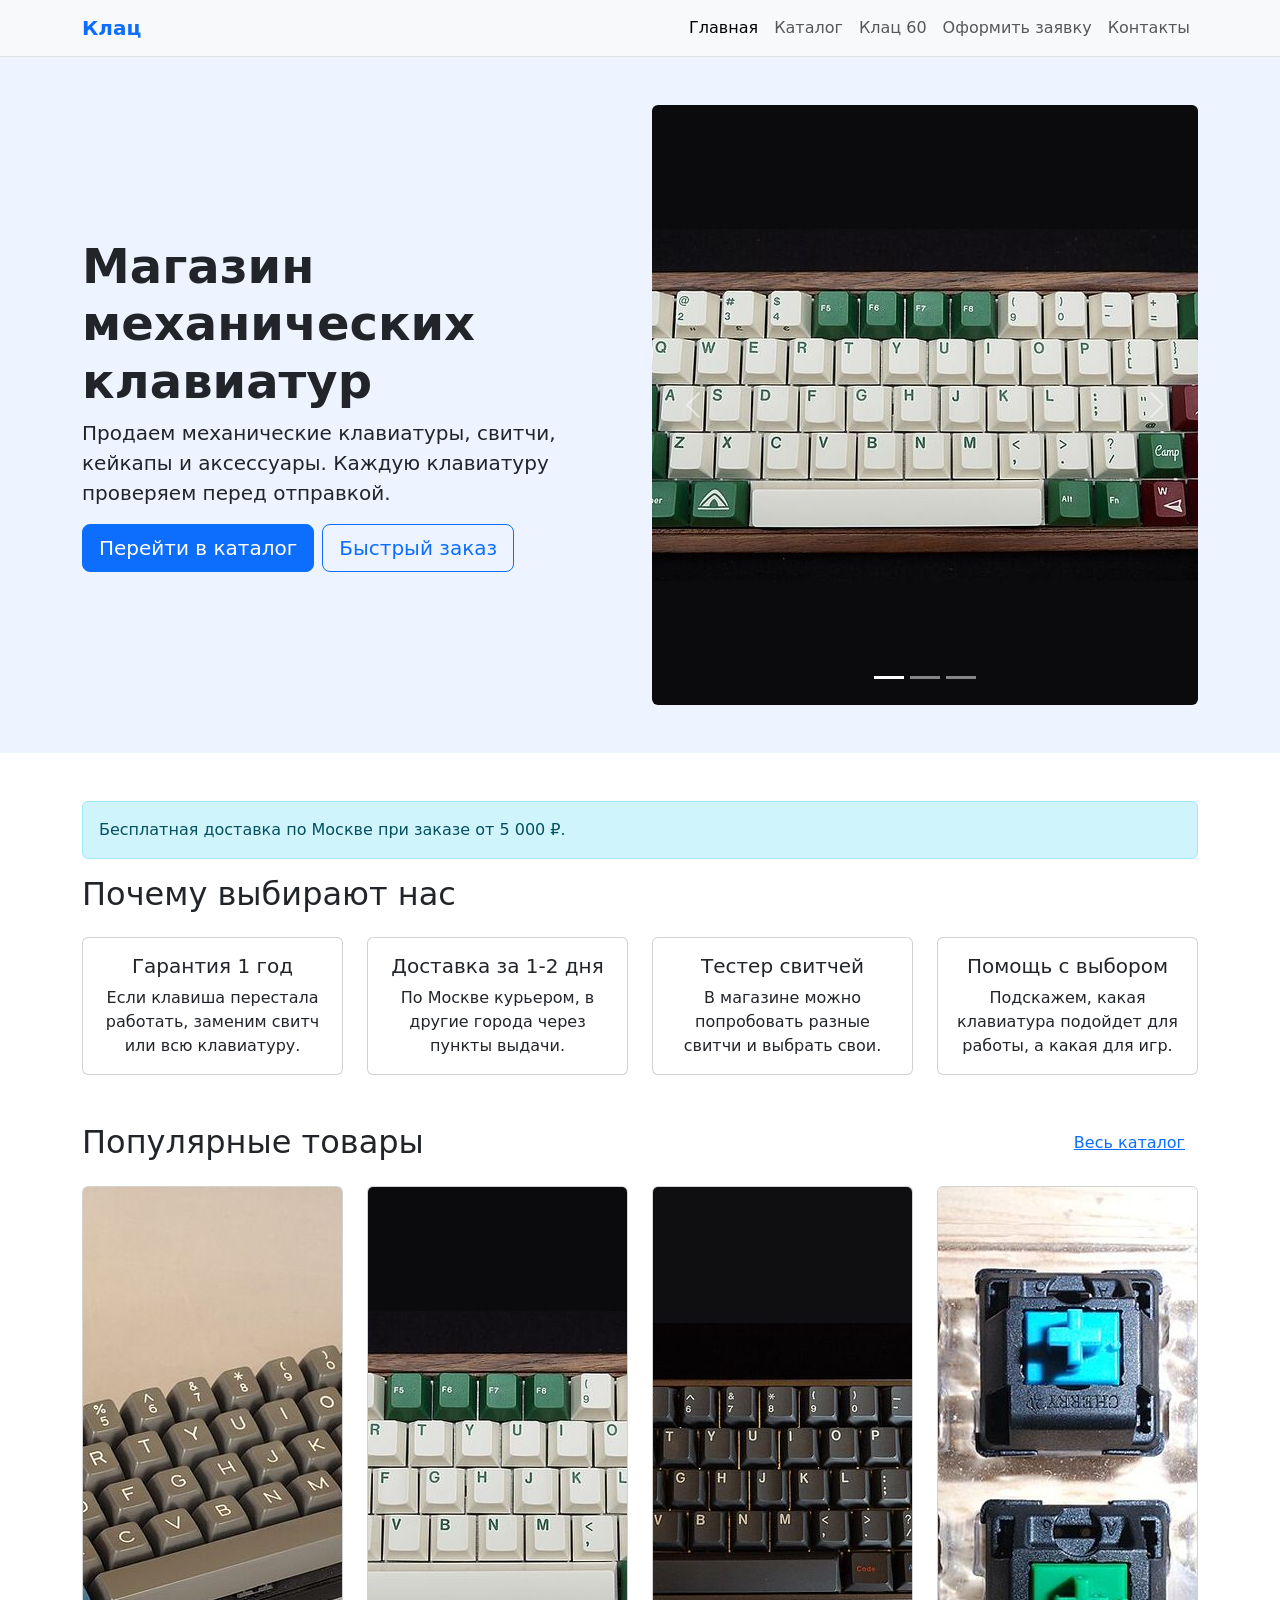
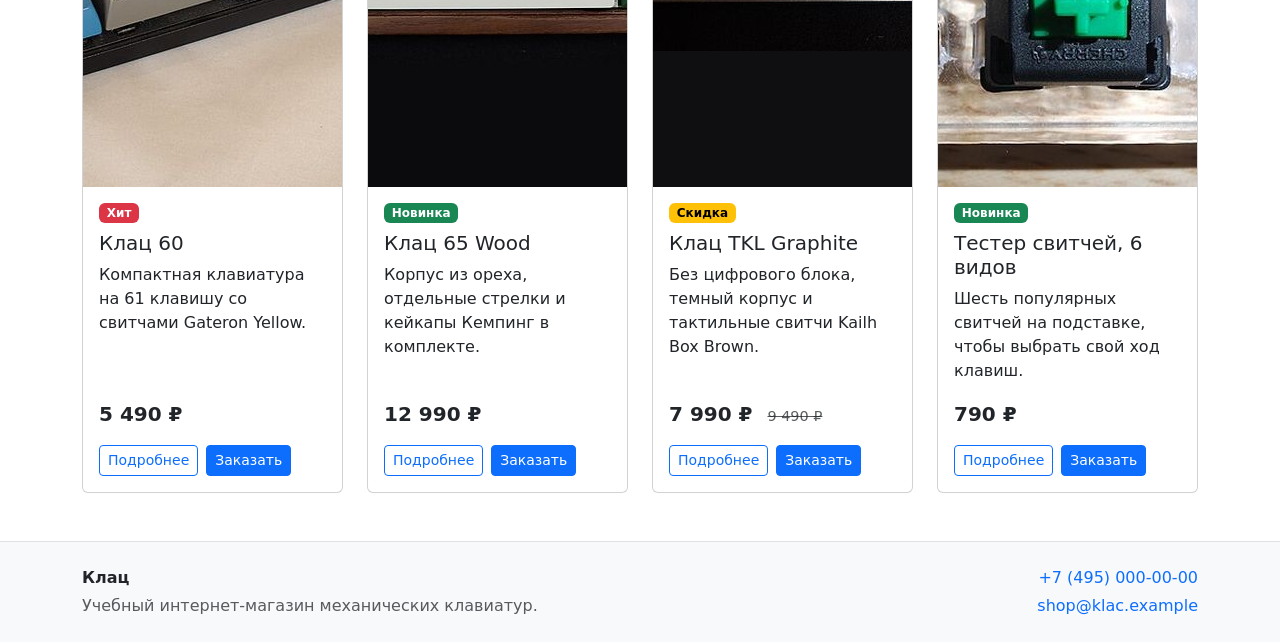
==== index.html @ 6caf5514 "feat: add index page with navbar, carousel and popular products" ====
<!DOCTYPE html>
<html lang="ru">
<head>
    <meta charset="UTF-8">
    <meta name="viewport" content="width=device-width, initial-scale=1.0">
    <meta name="description" content="Клац - учебный интернет-магазин механических клавиатур на Bootstrap.">
    <title>Клац | Магазин механических клавиатур</title>
    <link rel="stylesheet" href="vendor/bootstrap/css/bootstrap.min.css">
    <link rel="stylesheet" href="css/custom.css">
</head>
<body>
    <nav class="navbar navbar-expand-lg bg-body-tertiary border-bottom">
        <div class="container">
            <a class="navbar-brand" href="index.html">Клац</a>
            <button class="navbar-toggler" type="button" data-bs-toggle="collapse" data-bs-target="#mainNav" aria-controls="mainNav" aria-expanded="false" aria-label="Открыть меню">
                <span class="navbar-toggler-icon"></span>
            </button>
            <div class="collapse navbar-collapse" id="mainNav">
                <ul class="navbar-nav ms-auto">
                    <li class="nav-item"><a class="nav-link active" href="index.html" aria-current="page">Главная</a></li>
                    <li class="nav-item"><a class="nav-link" href="catalog.html">Каталог</a></li>
                    <li class="nav-item"><a class="nav-link" href="product.html">Клац 60</a></li>
                    <li class="nav-item"><a class="nav-link" href="order.html">Оформить заявку</a></li>
                    <li class="nav-item"><a class="nav-link" href="contacts.html">Контакты</a></li>
                </ul>
            </div>
        </div>
    </nav>

    <main>
        <section class="hero py-5 mb-5">
            <div class="container">
                <div class="row align-items-center g-4">
                    <div class="col-12 col-lg-6">
                        <h1 class="display-5 fw-bold">Магазин механических клавиатур</h1>
                        <p class="lead">Продаем механические клавиатуры, свитчи, кейкапы и аксессуары. Каждую клавиатуру проверяем перед отправкой.</p>
                        <div class="d-flex flex-wrap gap-2">
                            <a href="catalog.html" class="btn btn-primary btn-lg">Перейти в каталог</a>
                            <button type="button" class="btn btn-outline-primary btn-lg" data-bs-toggle="modal" data-bs-target="#quickOrderModal">Быстрый заказ</button>
                        </div>
                    </div>
                    <div class="col-12 col-lg-6">
                        <div id="heroCarousel" class="carousel slide rounded overflow-hidden" data-bs-ride="carousel">
                            <div class="carousel-indicators">
                                <button type="button" data-bs-target="#heroCarousel" data-bs-slide-to="0" class="active" aria-current="true" aria-label="Слайд 1"></button>
                                <button type="button" data-bs-target="#heroCarousel" data-bs-slide-to="1" aria-label="Слайд 2"></button>
                                <button type="button" data-bs-target="#heroCarousel" data-bs-slide-to="2" aria-label="Слайд 3"></button>
                            </div>
                            <div class="carousel-inner">
                                <div class="carousel-item active">
                                    <img src="images/klac-65-wood.jpg" class="d-block w-100" alt="Клавиатура Клац 65 Wood" width="800" height="600">
                                </div>
                                <div class="carousel-item">
                                    <img src="images/klac-tkl-retro.jpg" class="d-block w-100" alt="Клавиатура Клац TKL Retro" width="800" height="600">
                                </div>
                                <div class="carousel-item">
                                    <img src="images/keycaps-camp.jpg" class="d-block w-100" alt="Кейкапы Кемпинг" width="800" height="600">
                                </div>
                            </div>
                            <button class="carousel-control-prev" type="button" data-bs-target="#heroCarousel" data-bs-slide="prev">
                                <span class="carousel-control-prev-icon" aria-hidden="true"></span>
                                <span class="visually-hidden">Предыдущий</span>
                            </button>
                            <button class="carousel-control-next" type="button" data-bs-target="#heroCarousel" data-bs-slide="next">
                                <span class="carousel-control-next-icon" aria-hidden="true"></span>
                                <span class="visually-hidden">Следующий</span>
                            </button>
                        </div>
                    </div>
                </div>
            </div>
        </section>

        <div class="container">
            <div class="alert alert-info" role="alert">
                Бесплатная доставка по Москве при заказе от 5 000 ₽.
            </div>

            <section class="mb-5" id="advantages">
                <h2 class="mb-4">Почему выбирают нас</h2>
                <div class="row g-4">
                    <div class="col-12 col-md-6 col-lg-3">
                        <div class="card h-100 text-center">
                            <div class="card-body">
                                <h3 class="h5 card-title">Гарантия 1 год</h3>
                                <p class="card-text">Если клавиша перестала работать, заменим свитч или всю клавиатуру.</p>
                            </div>
                        </div>
                    </div>
                    <div class="col-12 col-md-6 col-lg-3">
                        <div class="card h-100 text-center">
                            <div class="card-body">
                                <h3 class="h5 card-title">Доставка за 1-2 дня</h3>
                                <p class="card-text">По Москве курьером, в другие города через пункты выдачи.</p>
                            </div>
                        </div>
                    </div>
                    <div class="col-12 col-md-6 col-lg-3">
                        <div class="card h-100 text-center">
                            <div class="card-body">
                                <h3 class="h5 card-title">Тестер свитчей</h3>
                                <p class="card-text">В магазине можно попробовать разные свитчи и выбрать свои.</p>
                            </div>
                        </div>
                    </div>
                    <div class="col-12 col-md-6 col-lg-3">
                        <div class="card h-100 text-center">
                            <div class="card-body">
                                <h3 class="h5 card-title">Помощь с выбором</h3>
                                <p class="card-text">Подскажем, какая клавиатура подойдет для работы, а какая для игр.</p>
                            </div>
                        </div>
                    </div>
                </div>
            </section>

            <section id="popular">
                <div class="d-flex justify-content-between align-items-center mb-4">
                    <h2 class="mb-0">Популярные товары</h2>
                    <a href="catalog.html" class="btn btn-link">Весь каталог</a>
                </div>
                <div class="row g-4">
                <div class="col-12 col-sm-6 col-lg-3">
                    <div class="card h-100 product-card">
                        <img src="images/klac-60.jpg" class="card-img-top" alt="Клац 60" width="800" height="600" loading="lazy">
                        <div class="card-body d-flex flex-column">
                            <span class="badge text-bg-danger align-self-start mb-2">Хит</span>
                            <h3 class="h5 card-title">Клац 60</h3>
                            <p class="card-text">Компактная клавиатура на 61 клавишу со свитчами Gateron Yellow.</p>
                            <p class="price mt-auto mb-3">5 490 ₽</p>
                            <div class="d-flex gap-2">
                                <a href="product.html" class="btn btn-outline-primary btn-sm">Подробнее</a>
                                <a href="order.html?product=klac-60" class="btn btn-primary btn-sm">Заказать</a>
                            </div>
                        </div>
                    </div>
                </div>
                <div class="col-12 col-sm-6 col-lg-3">
                    <div class="card h-100 product-card">
                        <img src="images/klac-65-wood.jpg" class="card-img-top" alt="Клац 65 Wood" width="800" height="600" loading="lazy">
                        <div class="card-body d-flex flex-column">
                            <span class="badge text-bg-success align-self-start mb-2">Новинка</span>
                            <h3 class="h5 card-title">Клац 65 Wood</h3>
                            <p class="card-text">Корпус из ореха, отдельные стрелки и кейкапы Кемпинг в комплекте.</p>
                            <p class="price mt-auto mb-3">12 990 ₽</p>
                            <div class="d-flex gap-2">
                                <a href="product.html" class="btn btn-outline-primary btn-sm">Подробнее</a>
                                <a href="order.html?product=klac-65-wood" class="btn btn-primary btn-sm">Заказать</a>
                            </div>
                        </div>
                    </div>
                </div>
                <div class="col-12 col-sm-6 col-lg-3">
                    <div class="card h-100 product-card">
                        <img src="images/klac-tkl-graphite.jpg" class="card-img-top" alt="Клац TKL Graphite" width="800" height="600" loading="lazy">
                        <div class="card-body d-flex flex-column">
                            <span class="badge text-bg-warning align-self-start mb-2">Скидка</span>
                            <h3 class="h5 card-title">Клац TKL Graphite</h3>
                            <p class="card-text">Без цифрового блока, темный корпус и тактильные свитчи Kailh Box Brown.</p>
                            <p class="price mt-auto mb-3">7 990 ₽ <span class="old-price">9 490 ₽</span></p>
                            <div class="d-flex gap-2">
                                <a href="product.html" class="btn btn-outline-primary btn-sm">Подробнее</a>
                                <a href="order.html?product=klac-tkl-graphite" class="btn btn-primary btn-sm">Заказать</a>
                            </div>
                        </div>
                    </div>
                </div>
                <div class="col-12 col-sm-6 col-lg-3">
                    <div class="card h-100 product-card">
                        <img src="images/switch-tester.jpg" class="card-img-top" alt="Тестер свитчей, 6 видов" width="800" height="600" loading="lazy">
                        <div class="card-body d-flex flex-column">
                            <span class="badge text-bg-success align-self-start mb-2">Новинка</span>
                            <h3 class="h5 card-title">Тестер свитчей, 6 видов</h3>
                            <p class="card-text">Шесть популярных свитчей на подставке, чтобы выбрать свой ход клавиш.</p>
                            <p class="price mt-auto mb-3">790 ₽</p>
                            <div class="d-flex gap-2">
                                <a href="product.html" class="btn btn-outline-primary btn-sm">Подробнее</a>
                                <a href="order.html?product=switch-tester" class="btn btn-primary btn-sm">Заказать</a>
                            </div>
                        </div>
                    </div>
                </div>
                </div>
            </section>
        </div>
    </main>

    <footer class="site-footer border-top py-4 mt-5">
        <div class="container">
            <div class="row g-3">
                <div class="col-12 col-md-6">
                    <p class="fw-bold mb-1">Клац</p>
                    <p class="text-body-secondary mb-0">Учебный интернет-магазин механических клавиатур.</p>
                </div>
                <div class="col-12 col-md-6 text-md-end">
                    <p class="mb-1"><a href="tel:+74950000000">+7 (495) 000-00-00</a></p>
                    <p class="mb-0"><a href="mailto:shop@klac.example">shop@klac.example</a></p>
                </div>
            </div>
        </div>
    </footer>

    <div class="modal fade" id="quickOrderModal" tabindex="-1" aria-labelledby="quickOrderTitle" aria-hidden="true">
        <div class="modal-dialog">
            <div class="modal-content">
                <form class="order-form" novalidate>
                    <div class="modal-header">
                        <h2 class="modal-title h5" id="quickOrderTitle">Быстрый заказ</h2>
                        <button type="button" class="btn-close" data-bs-dismiss="modal" aria-label="Закрыть"></button>
                    </div>
                    <div class="modal-body">
                        <p>Оставьте имя и телефон, менеджер перезвонит и поможет с выбором.</p>
                        <div class="mb-3">
                            <label for="quickName" class="form-label">Имя</label>
                            <input type="text" class="form-control" id="quickName" name="name" required>
                            <div class="invalid-feedback">Введите имя.</div>
                        </div>
                        <div class="mb-3">
                            <label for="quickPhone" class="form-label">Телефон</label>
                            <div class="input-group has-validation">
                                <span class="input-group-text">+7</span>
                                <input type="tel" class="form-control" id="quickPhone" name="phone" placeholder="900 000-00-00" required>
                                <div class="invalid-feedback">Введите телефон.</div>
                            </div>
                        </div>
                        <div class="form-check">
                            <input class="form-check-input" type="checkbox" id="quickAgree" name="agree" required>
                            <label class="form-check-label" for="quickAgree">Согласен на обработку персональных данных</label>
                        </div>
                    </div>
                    <div class="modal-footer">
                        <button type="button" class="btn btn-outline-secondary" data-bs-dismiss="modal">Отмена</button>
                        <button type="submit" class="btn btn-primary">Отправить</button>
                    </div>
                </form>
            </div>
        </div>
    </div>

    <div class="toast-container position-fixed bottom-0 end-0 p-3">
        <div class="toast" id="sentToast" role="status" aria-live="polite" aria-atomic="true">
            <div class="toast-header">
                <strong class="me-auto">Клац</strong>
                <button type="button" class="btn-close" data-bs-dismiss="toast" aria-label="Закрыть"></button>
            </div>
            <div class="toast-body">Заявка отправлена. Менеджер перезвонит в течение часа.</div>
        </div>
    </div>

    <script src="vendor/bootstrap/js/bootstrap.bundle.min.js"></script>
    <script src="js/main.js"></script>
</body>
</html>
---- css/custom.css ----
/* Свои стили поверх Bootstrap. Файл подключается после bootstrap.min.css,
   поэтому эти правила могут переопределять стандартные. */

.navbar-brand {
    font-weight: 700;
    color: var(--bs-primary);
}

/* Светло-синий фон приветственного блока */
.hero {
    background-color: #eef4ff;
}

/* Картинки в карточках и в карусели одного размера */
.product-card .card-img-top,
.carousel-item img {
    aspect-ratio: 4 / 3;
    object-fit: cover;
}

.product-card {
    transition: box-shadow 0.2s;
}

.product-card:hover {
    box-shadow: 0 0.5rem 1rem rgba(0, 0, 0, 0.1);
}

.price {
    font-size: 1.25rem;
    font-weight: 700;
}

.old-price {
    margin-left: 0.5rem;
    font-size: 0.9rem;
    font-weight: 400;
    color: var(--bs-secondary-color);
    text-decoration: line-through;
}

.site-footer {
    background-color: var(--bs-tertiary-bg);
}

.site-footer a {
    text-decoration: none;
}

/* На широком экране фильтры каталога остаются на месте при прокрутке */
@media (min-width: 992px) {
    .filters {
        position: sticky;
        top: 1rem;
    }
}
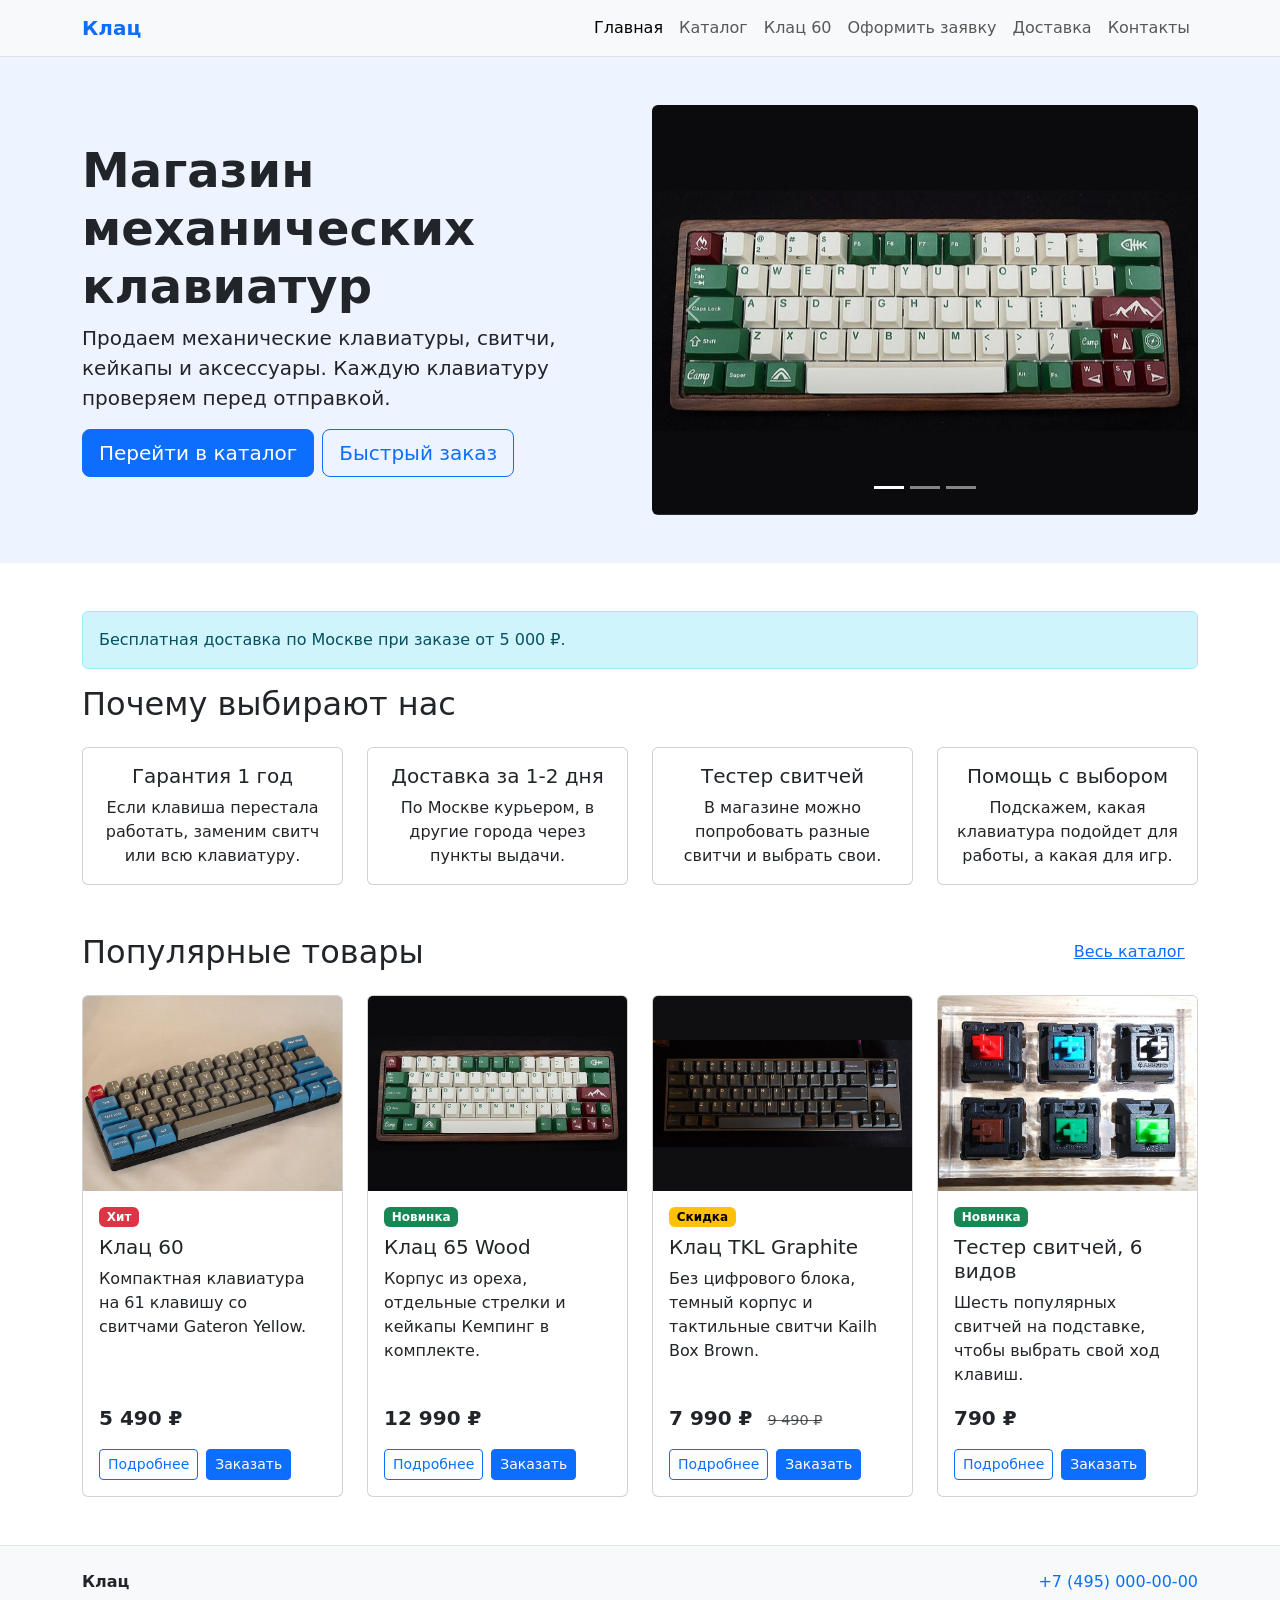
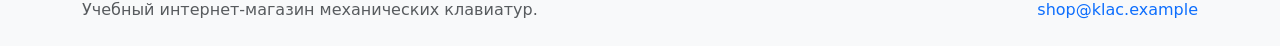
==== commit c7b9a1c6: "feat: add delivery and payment page" ====
--- a/index.html
+++ b/index.html
@@ -21,6 +21,7 @@
                     <li class="nav-item"><a class="nav-link" href="catalog.html">Каталог</a></li>
                     <li class="nav-item"><a class="nav-link" href="product.html">Клац 60</a></li>
                     <li class="nav-item"><a class="nav-link" href="order.html">Оформить заявку</a></li>
+                    <li class="nav-item"><a class="nav-link" href="delivery.html">Доставка</a></li>
                     <li class="nav-item"><a class="nav-link" href="contacts.html">Контакты</a></li>
                 </ul>
             </div>
--- a/css/custom.css
+++ b/css/custom.css
@@ -14,6 +14,7 @@
 /* Картинки в карточках и в карусели одного размера */
 .product-card .card-img-top,
 .carousel-item img {
+    height: auto;
     aspect-ratio: 4 / 3;
     object-fit: cover;
 }
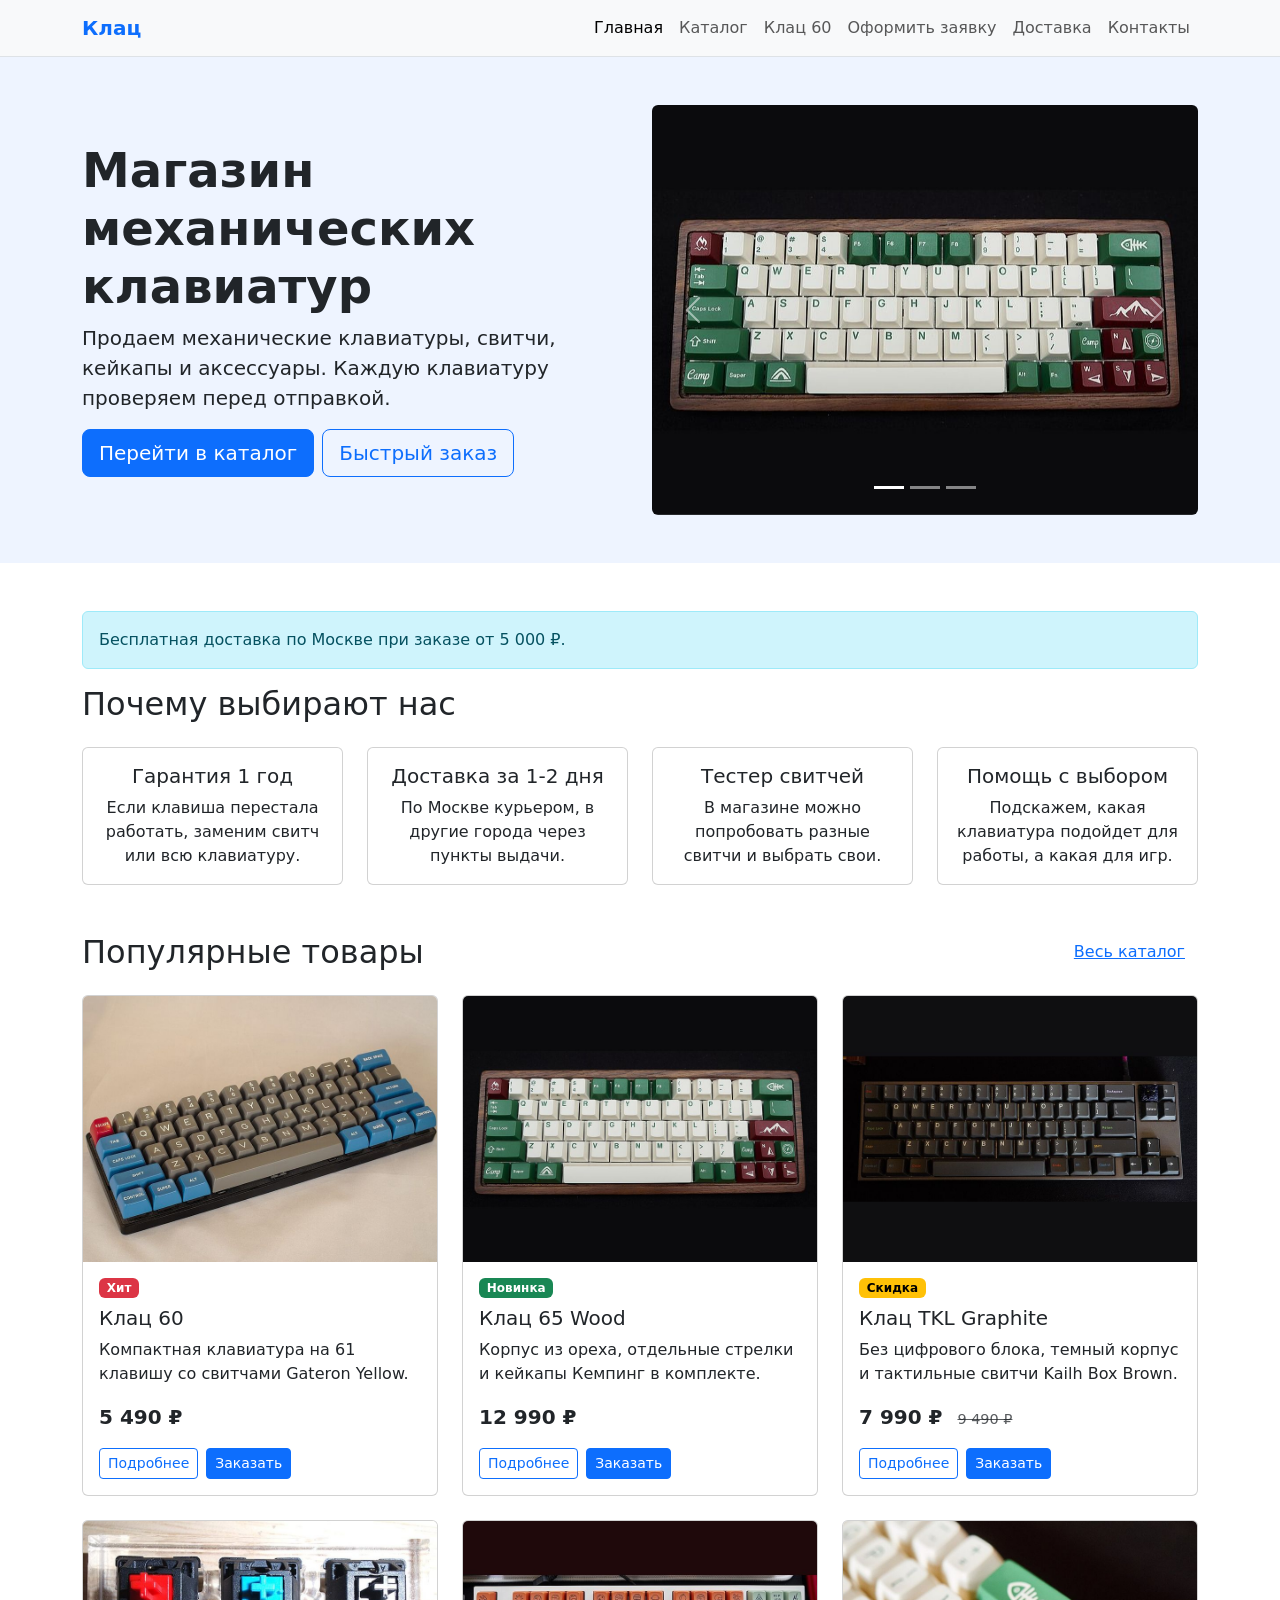
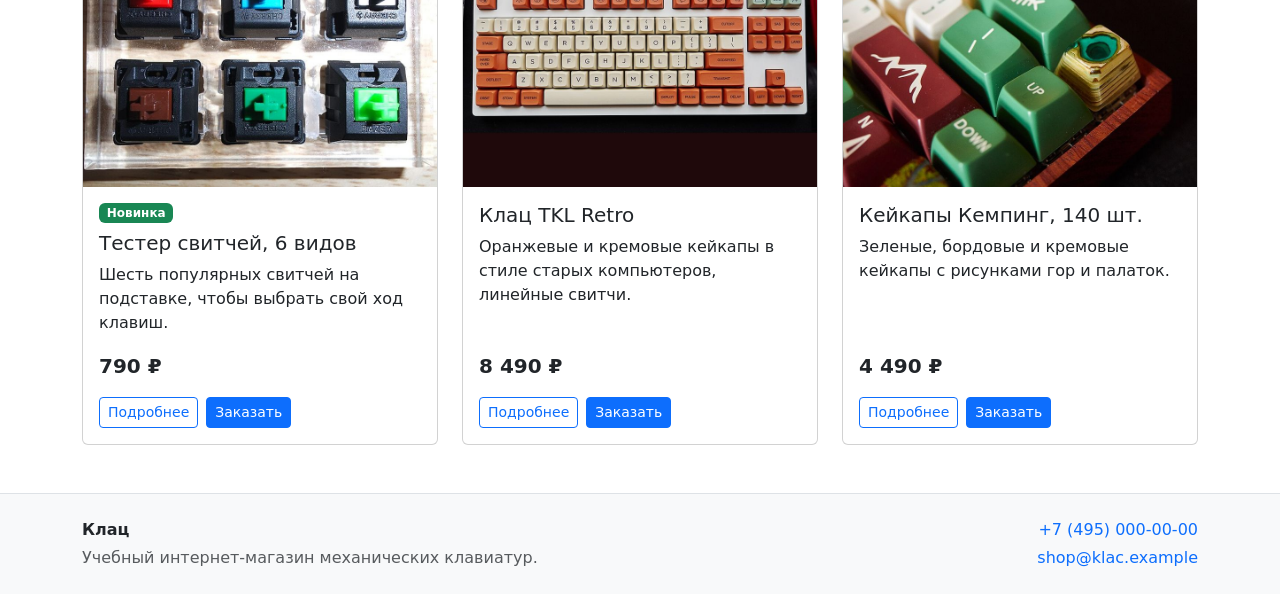
==== commit a33fbd3f: "feat: create Bootstrap grid homepage" ====
--- a/index.html
+++ b/index.html
@@ -115,13 +115,13 @@
                 </div>
             </section>
 
-            <section id="popular">
+            <section id="popular" class="my-5">
                 <div class="d-flex justify-content-between align-items-center mb-4">
                     <h2 class="mb-0">Популярные товары</h2>
                     <a href="catalog.html" class="btn btn-link">Весь каталог</a>
                 </div>
                 <div class="row g-4">
-                <div class="col-12 col-sm-6 col-lg-3">
+                <div class="col-12 col-md-6 col-lg-4">
                     <div class="card h-100 product-card">
                         <img src="images/klac-60.jpg" class="card-img-top" alt="Клац 60" width="800" height="600" loading="lazy">
                         <div class="card-body d-flex flex-column">
@@ -136,7 +136,7 @@
                         </div>
                     </div>
                 </div>
-                <div class="col-12 col-sm-6 col-lg-3">
+                <div class="col-12 col-md-6 col-lg-4">
                     <div class="card h-100 product-card">
                         <img src="images/klac-65-wood.jpg" class="card-img-top" alt="Клац 65 Wood" width="800" height="600" loading="lazy">
                         <div class="card-body d-flex flex-column">
@@ -151,7 +151,7 @@
                         </div>
                     </div>
                 </div>
-                <div class="col-12 col-sm-6 col-lg-3">
+                <div class="col-12 col-md-6 col-lg-4">
                     <div class="card h-100 product-card">
                         <img src="images/klac-tkl-graphite.jpg" class="card-img-top" alt="Клац TKL Graphite" width="800" height="600" loading="lazy">
                         <div class="card-body d-flex flex-column">
@@ -166,7 +166,7 @@
                         </div>
                     </div>
                 </div>
-                <div class="col-12 col-sm-6 col-lg-3">
+                <div class="col-12 col-md-6 col-lg-4">
                     <div class="card h-100 product-card">
                         <img src="images/switch-tester.jpg" class="card-img-top" alt="Тестер свитчей, 6 видов" width="800" height="600" loading="lazy">
                         <div class="card-body d-flex flex-column">
@@ -177,6 +177,34 @@
                             <div class="d-flex gap-2">
                                 <a href="product.html" class="btn btn-outline-primary btn-sm">Подробнее</a>
                                 <a href="order.html?product=switch-tester" class="btn btn-primary btn-sm">Заказать</a>
+                            </div>
+                        </div>
+                    </div>
+                </div>
+                <div class="col-12 col-md-6 col-lg-4">
+                    <div class="card h-100 product-card">
+                        <img src="images/klac-tkl-retro.jpg" class="card-img-top" alt="Клац TKL Retro" width="800" height="600" loading="lazy">
+                        <div class="card-body d-flex flex-column">
+                            <h3 class="h5 card-title">Клац TKL Retro</h3>
+                            <p class="card-text">Оранжевые и кремовые кейкапы в стиле старых компьютеров, линейные свитчи.</p>
+                            <p class="price mt-auto mb-3">8 490 ₽</p>
+                            <div class="d-flex gap-2">
+                                <a href="product.html" class="btn btn-outline-primary btn-sm">Подробнее</a>
+                                <a href="order.html?product=klac-tkl-retro" class="btn btn-primary btn-sm">Заказать</a>
+                            </div>
+                        </div>
+                    </div>
+                </div>
+                <div class="col-12 col-md-6 col-lg-4">
+                    <div class="card h-100 product-card">
+                        <img src="images/keycaps-camp.jpg" class="card-img-top" alt="Кейкапы Кемпинг, 140 шт." width="800" height="600" loading="lazy">
+                        <div class="card-body d-flex flex-column">
+                            <h3 class="h5 card-title">Кейкапы Кемпинг, 140 шт.</h3>
+                            <p class="card-text">Зеленые, бордовые и кремовые кейкапы с рисунками гор и палаток.</p>
+                            <p class="price mt-auto mb-3">4 490 ₽</p>
+                            <div class="d-flex gap-2">
+                                <a href="product.html" class="btn btn-outline-primary btn-sm">Подробнее</a>
+                                <a href="order.html?product=keycaps-camp" class="btn btn-primary btn-sm">Заказать</a>
                             </div>
                         </div>
                     </div>
--- a/css/custom.css
+++ b/css/custom.css
@@ -1,5 +1,10 @@
 /* Свои стили поверх Bootstrap. Файл подключается после bootstrap.min.css,
    поэтому эти правила могут переопределять стандартные. */
+
+/* Минимальная высота страницы, как в практике 9 */
+body {
+    min-height: 100vh;
+}
 
 .navbar-brand {
     font-weight: 700;
